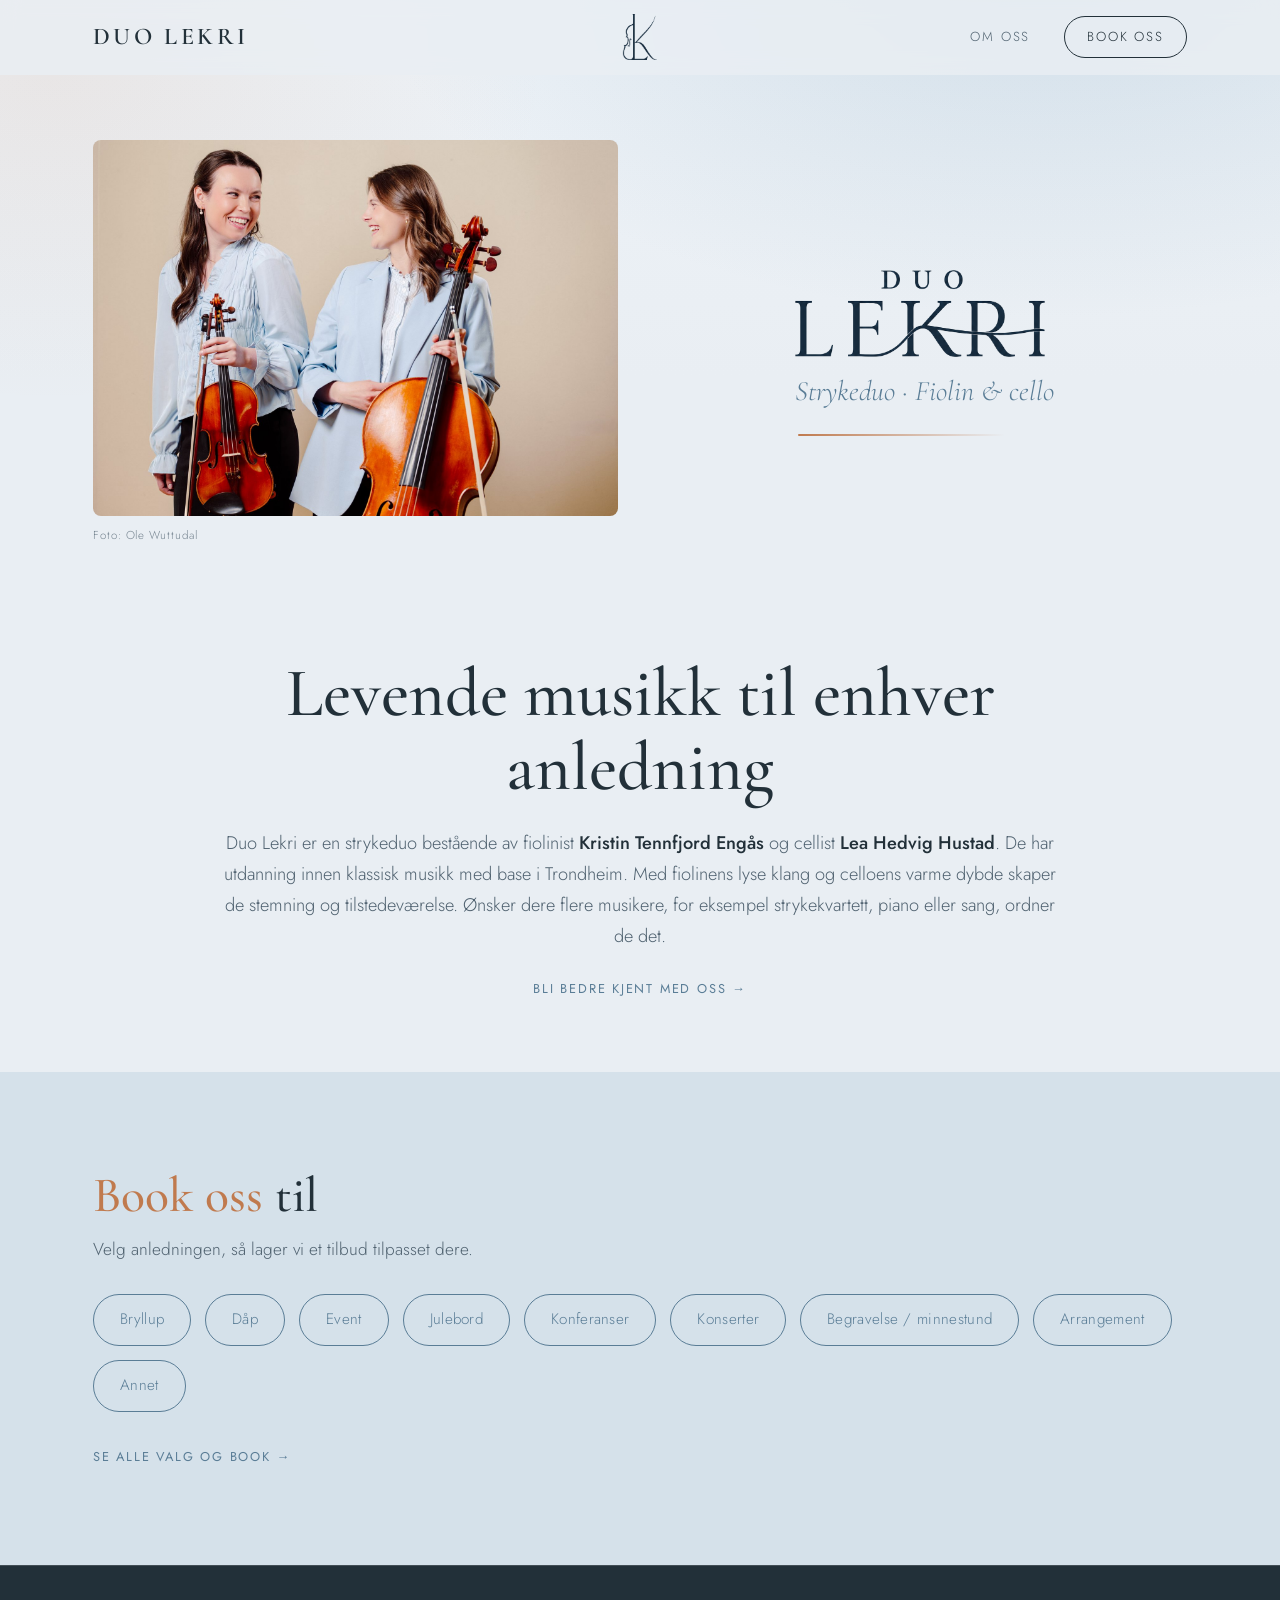
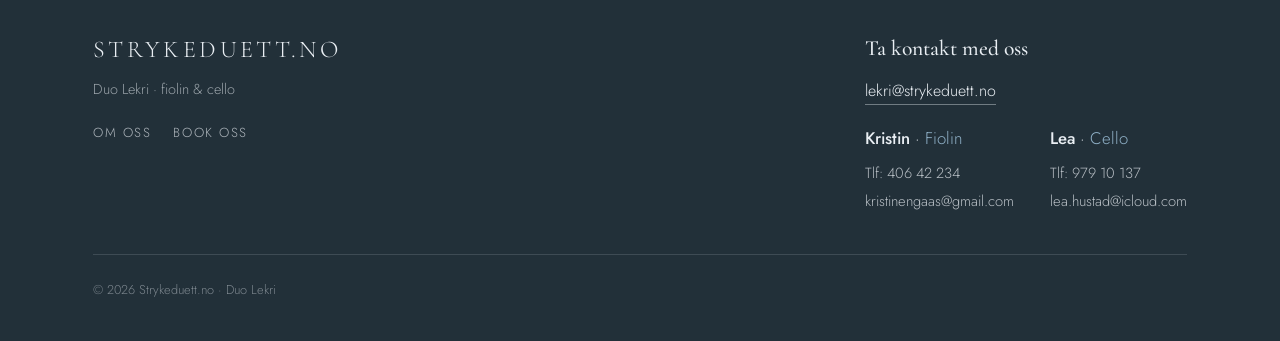
==== index.html @ 5dfd4910 "Initial commit" ====
<!DOCTYPE html>
<html lang="no">
<head>
<meta charset="UTF-8" />
<meta name="viewport" content="width=device-width, initial-scale=1.0" />
<title>Duo Lekri — strykeduo til bryllup, dåp og arrangement i Trondheim</title>
<meta name="description" content="Duo Lekri er en profesjonell strykeduo med fiolin og cello, med base i Trondheim. Vi spiller levende musikk til bryllup, dåp, seremoni, konsert og arrangement." />
<link rel="canonical" href="https://strykeduett.no/" />
<meta property="og:type" content="website" />
<meta property="og:site_name" content="Duo Lekri" />
<meta property="og:locale" content="nb_NO" />
<meta property="og:title" content="Duo Lekri — strykeduo til bryllup, dåp og arrangement" />
<meta property="og:description" content="Profesjonell strykeduo med fiolin og cello, med base i Trondheim. Levende musikk til bryllup, dåp, seremoni, konsert og arrangement." />
<meta property="og:url" content="https://strykeduett.no/" />
<meta property="og:image" content="https://strykeduett.no/delingsbilde.jpg" />
<meta property="og:image:width" content="1200" />
<meta property="og:image:height" content="630" />
<meta name="twitter:card" content="summary_large_image" />
<script type="application/ld+json">
{
  "@context": "https://schema.org",
  "@type": "MusicGroup",
  "name": "Duo Lekri",
  "alternateName": "Strykeduett.no",
  "url": "https://strykeduett.no/",
  "image": "https://strykeduett.no/delingsbilde.jpg",
  "logo": "https://strykeduett.no/monogram.png",
  "email": "lekri@strykeduett.no",
  "description": "Profesjonell strykeduo med fiolin og cello, med base i Trondheim. Spiller til bryllup, dåp, seremoni, konsert og arrangement.",
  "genre": ["Klassisk musikk", "Kammermusikk"],
  "foundingDate": "2022",
  "areaServed": { "@type": "Country", "name": "Norge" },
  "address": { "@type": "PostalAddress", "addressLocality": "Trondheim", "addressCountry": "NO" },
  "member": [
    { "@type": "Person", "name": "Kristin Tennfjord Engås", "jobTitle": "Fiolinist" },
    { "@type": "Person", "name": "Lea Hedvig Hustad", "jobTitle": "Cellist" }
  ]
}
</script>
<link rel="preconnect" href="https://fonts.googleapis.com" />
<link rel="preconnect" href="https://fonts.gstatic.com" crossorigin />
<link href="https://fonts.googleapis.com/css2?family=Cormorant+Garamond:ital,wght@0,400;0,500;0,600;1,400&family=Jost:wght@300;400;500&display=swap" rel="stylesheet" />
<link rel="stylesheet" href="stil.css" />
<meta name="theme-color" content="#eaeff4" />
<link rel="icon" href="/favicon.ico" sizes="any" />
<link rel="icon" type="image/png" sizes="48x48" href="/favicon-48.png" />
<link rel="icon" type="image/png" sizes="96x96" href="/favicon-96.png" />
<link rel="icon" type="image/png" sizes="192x192" href="/favicon-192.png" />
<link rel="apple-touch-icon" href="/favicon-180.png" />
</head>
<body data-side="hjem">

<!-- Meny bygges automatisk av felles.js -->
<div id="site-nav"></div>

<!-- ============ HERO (bilde venstre, navn høyre) ============ -->
<section class="hero" id="hjem">
  <div class="wrap">
   <div class="hero-frame reveal">
    <div class="hero-grid">
    <div class="hero-photo">
      <div class="photo-frame">
        <!-- BILDE: filen heter Strykeduett.JPG og ligger i samme mappe. -->
        <img src="hero-duo.jpg" alt="Duo Lekri — fiolin og cello" width="1800" height="1200"
             onerror="this.style.display='none';this.nextElementSibling.style.display='flex';" />
        <div class="photo-fallback" style="display:none;">
          <svg width="46" height="46" viewBox="0 0 24 24" fill="none" stroke="currentColor" stroke-width="1.3"><path d="M9 18V5l12-2v13"/><circle cx="6" cy="18" r="3"/><circle cx="18" cy="16" r="3"/></svg>
          <strong style="font-family:'Cormorant Garamond',serif;font-size:1.4rem;color:var(--ink);">Bildet ditt her</strong>
          <small>Legg en fil kalt «Strykeduett.JPG» i mappen</small>
        </div>
      </div>
      <p class="foto-kreditt">Foto: Ole Wuttudal</p>
    </div>

    <div class="hero-title">
      <div class="hero-wordmark">
        <h1 class="visually-hidden">Duo Lekri</h1>
        <img src="skrift.png" class="hero-skrift" alt="Duo Lekri" />
        <p class="duo-sub">Strykeduo · Fiolin &amp; cello</p>
      </div>
    </div>
    </div><!-- /hero-grid -->
   </div><!-- /hero-frame -->
  </div>
</section>

<!-- ============ TAGLINE + INTRO + OM OSS ============ -->
<section class="intro">
  <div class="wrap center-head reveal">
    <h2 class="big-headline">Levende musikk til enhver anledning</h2>
    <p class="intro-text">Duo Lekri er en strykeduo bestående av fiolinist <strong>Kristin Tennfjord Engås</strong> og cellist <strong>Lea Hedvig Hustad</strong>. De har utdanning innen klassisk musikk med base i Trondheim. Med fiolinens lyse klang og celloens varme dybde skaper de stemning og tilstedeværelse. Ønsker dere flere musikere, for eksempel strykekvartett, piano eller sang, ordner de det.</p>
    <a href="om-oss.html" class="arrow-link intro-about-link">Bli bedre kjent med oss →</a>
  </div>
</section>

<section class="alt">
  <div class="wrap reveal">
    <h2 class="book-heading"><span class="accent">Book oss</span> til</h2>
    <p class="book-intro">Velg anledningen, så lager vi et tilbud tilpasset dere.</p>
    <div class="occasion-picker">
      <a href="book-oss.html?anledning=Bryllup" class="occ-btn">Bryllup</a>
      <a href="book-oss.html?anledning=D%C3%A5p" class="occ-btn">Dåp</a>
      <a href="book-oss.html?anledning=Event" class="occ-btn">Event</a>
      <a href="book-oss.html?anledning=Julebord" class="occ-btn">Julebord</a>
      <a href="book-oss.html?anledning=Konferanse" class="occ-btn">Konferanser</a>
      <a href="book-oss.html?anledning=Konsert" class="occ-btn">Konserter</a>
      <a href="book-oss.html?anledning=Begravelse%20%2F%20minnestund" class="occ-btn">Begravelse / minnestund</a>
      <a href="book-oss.html?anledning=Arrangement" class="occ-btn">Arrangement</a>
      <a href="book-oss.html?anledning=Annet" class="occ-btn">Annet</a>
    </div>
    <div style="margin-top:30px;">
      <a href="book-oss.html" class="arrow-link">Se alle valg og book →</a>
    </div>
  </div>
</section>

<!-- Footer bygges automatisk av felles.js -->
<div id="site-footer"></div>
<script src="felles.js"></script>
</body>
</html>
---- stil.css ----
/* =====================================================================
   STRYKEDUETT — FELLES STIL
   Denne filen styrer utseendet på ALLE sidene. Endrer du noe her,
   endres det overalt. Fargene ligger øverst under :root.
   ===================================================================== */
:root{
  /* Dus, rolig lyseblå palett. (Variabelnavnene --cream/--cream-deep
     beholdes for enkelhets skyld, men er nå lyseblå toner.) */
  --cream:#e9eef3;        /* hovedbakgrunn – lys, dus blå */
  --cream-deep:#d5e1ea;   /* dypere blå til vekslende seksjoner/kort */
  --ink:#223039;          /* mørk blågrå – tekst og knapper */
  --ink-soft:#506270;     /* dempet blågrå tekst */
  --blue:#8fb0c7;
  --blue-deep:#5a7d96;
  --accent:#c07a4e;       /* varm terrakotta – arrangementer skiller seg ut */
  --accent-deep:#9c6038;
  --line:rgba(34,48,57,.14);
  --maxw:1150px;
}
*{box-sizing:border-box;margin:0;padding:0;}
html{scroll-behavior:smooth;overflow-x:hidden;background:var(--cream);}
body{
  font-family:'Jost',sans-serif;
  color:var(--ink);
  background:var(--cream);
  line-height:1.7;
  font-weight:300;
  -webkit-font-smoothing:antialiased;
  overflow-x:hidden;
  width:100%;
}
h1,h2,h3{font-family:'Cormorant Garamond',serif;font-weight:500;line-height:1.12;}
a{color:inherit;text-decoration:none;}
img{display:block;max-width:100%;}
.wrap{max-width:var(--maxw);margin:0 auto;padding:0 28px;}
.eyebrow{
  font-size:.72rem;letter-spacing:.32em;text-transform:uppercase;
  color:var(--blue-deep);font-weight:400;margin-bottom:1.1rem;
}

/* ---------- Navbar ---------- */
header.nav{
  position:fixed;top:0;left:0;right:0;z-index:50;
  background:rgba(233,238,243,.82);backdrop-filter:blur(10px);
  border-bottom:1px solid transparent;transition:border-color .3s,background .3s;
}
header.nav.scrolled{border-color:var(--line);}
.nav-inner{display:flex;align-items:center;justify-content:space-between;height:74px;position:relative;}
.brand{font-family:'Cormorant Garamond',serif;font-size:1.5rem;letter-spacing:.14em;text-transform:uppercase;font-weight:600;}
.nav-logo{position:absolute;left:50%;top:50%;transform:translate(-50%,-50%);display:flex;align-items:center;}
.nav-logo img{height:46px;width:auto;display:block;}
.nav-links{display:flex;gap:34px;align-items:center;}
.nav-links a{font-size:.82rem;letter-spacing:.14em;text-transform:uppercase;color:var(--ink-soft);transition:color .2s;}
.nav-links a:hover{color:var(--ink);}
.nav-links a.active{color:var(--ink);}
.nav-links a.cta{
  border:1px solid var(--ink);border-radius:40px;padding:9px 22px;color:var(--ink);
  transition:background .25s,color .25s;
}
.nav-links a.cta:hover{background:var(--ink);color:var(--cream);}
.burger{display:none;flex-direction:column;gap:5px;background:none;border:none;cursor:pointer;padding:6px;}
.burger span{width:24px;height:1.5px;background:var(--ink);transition:.3s;}

/* ---------- Knapper ---------- */
.btn{
  display:inline-block;font-size:.8rem;letter-spacing:.16em;text-transform:uppercase;
  padding:15px 32px;border-radius:40px;transition:.25s;cursor:pointer;border:1px solid var(--ink);
}
.btn-solid{background:var(--ink);color:var(--cream);}
.btn-solid:hover{background:transparent;color:var(--ink);}
.btn-ghost{background:transparent;color:var(--ink);}
.btn-ghost:hover{background:var(--ink);color:var(--cream);}
.arrow-link{
  display:inline-flex;align-items:center;gap:8px;font-size:.8rem;letter-spacing:.14em;
  text-transform:uppercase;color:var(--blue-deep);font-weight:400;transition:gap .2s,color .2s;
}
.arrow-link:hover{gap:14px;color:var(--ink);}

/* ---------- Hero (forside) ---------- */
.hero{padding:140px 0 70px;}
.hero-grid{display:grid;grid-template-columns:1fr 1fr;gap:44px;align-items:center;}
.hero h1{font-size:clamp(2.8rem,6vw,5rem);letter-spacing:.01em;margin-bottom:1.4rem;}
.hero h1 em{font-style:italic;color:var(--blue-deep);}
.hero p.lead{font-size:1.12rem;color:var(--ink-soft);max-width:34ch;margin-bottom:2.2rem;}
.hero-actions{display:flex;gap:16px;flex-wrap:wrap;}
/* navn til høyre for bildet */
.hero-title{display:flex;flex-direction:column;justify-content:center;align-items:center;text-align:center;}
.hero-skrift{display:block;width:100%;max-width:250px;height:auto;}
.hero-wordmark .duo-sub{font-size:clamp(1.15rem,2.2vw,1.8rem);margin-top:.7rem;}
.hero-monogram{height:clamp(118px,15vw,185px);width:auto;flex-shrink:0;}
.duo-name{font-size:clamp(3rem,7vw,5.6rem);letter-spacing:.02em;line-height:1;}
.visually-hidden{position:absolute;width:1px;height:1px;overflow:hidden;clip:rect(0 0 0 0);white-space:nowrap;border:0;padding:0;margin:-1px;}
.duo-sub{font-family:'Cormorant Garamond',serif;font-style:italic;font-size:clamp(1.4rem,3vw,2.3rem);color:var(--blue-deep);margin-top:.4rem;}

/* tagline + intro under hero */
.intro{padding:40px 0 70px;}
.big-headline{font-size:clamp(2.4rem,5.5vw,4.3rem);line-height:1.08;margin-bottom:1.5rem;}
.intro-text{color:var(--ink-soft);font-size:1.14rem;max-width:60ch;margin:0 auto;}

/* «Book oss til» liste */
.book-heading{font-size:clamp(2rem,4.4vw,3.1rem);margin-bottom:12px;}
.book-intro{color:var(--ink-soft);font-size:1.08rem;max-width:52ch;margin-bottom:30px;}
.book-heading .accent{color:var(--accent);}
.book-occasions{list-style:none;display:grid;grid-template-columns:1fr 1fr;gap:0 56px;max-width:760px;}
.book-occasions a{display:flex;align-items:center;gap:14px;color:var(--ink);font-size:1.18rem;padding:14px 0;border-bottom:1px solid var(--line);transition:color .2s,gap .2s;}
.book-occasions a::before{content:'—';color:var(--blue-deep);}
.book-occasions a:hover{color:var(--blue-deep);gap:22px;}
.hero-photo{position:relative;}
.photo-frame{
  position:relative;border-radius:6px;overflow:hidden;
  box-shadow:0 30px 60px -30px rgba(34,48,57,.4);
  aspect-ratio:3/2.15;background:var(--cream-deep);
}
.photo-frame img{width:100%;height:100%;object-fit:cover;}
.photo-fallback{
  position:absolute;inset:0;display:flex;align-items:center;justify-content:center;
  flex-direction:column;gap:14px;color:var(--blue-deep);text-align:center;padding:24px;
  background:linear-gradient(135deg,#d7e3ec,#c4d6e4 120%);
}
.photo-fallback small{font-size:.72rem;letter-spacing:.14em;text-transform:uppercase;color:var(--ink-soft);}
/* dekorativ f-hull */
.fhole{position:absolute;opacity:.14;color:var(--blue-deep);pointer-events:none;}
.fhole.one{top:-34px;left:-30px;width:70px;}
.fhole.two{bottom:-40px;right:-26px;width:60px;transform:rotate(180deg);}

/* Hero uten ramme */
.hero-frame{position:relative;}

/* ---------- Sidetopp (undersider) ---------- */
.page-hero{padding:150px 0 60px;background:var(--cream-deep);}
.page-hero .eyebrow{margin-bottom:1rem;}
.page-hero h1{font-size:clamp(2.6rem,5.5vw,4.2rem);margin-bottom:1.2rem;}
.page-hero p{color:var(--ink-soft);font-size:1.12rem;max-width:52ch;}
.page-hero-inner{display:flex;align-items:center;justify-content:space-between;gap:48px;}
.page-hero-logo{height:clamp(120px,15vw,205px);width:auto;flex-shrink:0;opacity:.92;}
.hero-epost{display:none;}
.kun-mobil{display:none;}
.back-link{margin-top:14px;}

/* ---------- Seksjoner ---------- */
section{padding:96px 0;}
.section-head{max-width:640px;margin-bottom:56px;}
.section-head h2{font-size:clamp(2.1rem,4vw,3.1rem);margin-bottom:1rem;}
.section-head p{color:var(--ink-soft);font-size:1.05rem;}
.center-head{max-width:600px;margin-left:auto;margin-right:auto;text-align:center;}
.divider{height:1px;background:var(--line);border:none;}
.alt{background:var(--cream-deep);}

/* ---------- Om oss (kort, under introteksten på forsiden) ---------- */
.intro-text strong{color:var(--ink);font-weight:500;}
.intro-about-link{display:inline-flex;margin-top:26px;}
/* Bredere introtekst så den ikke blir så høy */
.intro .center-head{max-width:900px;}
.intro .intro-text{max-width:100%;}

/* ---------- Glimt (forside-teaser) ---------- */
.glimpse-grid{display:grid;grid-template-columns:repeat(3,1fr);gap:28px;margin-top:14px;}
.glimpse{
  border:1px solid var(--line);border-radius:10px;padding:40px 32px;background:var(--cream);
  display:flex;flex-direction:column;gap:14px;transition:transform .3s,box-shadow .3s;
}
.glimpse:hover{transform:translateY(-6px);box-shadow:0 24px 44px -28px rgba(34,48,57,.5);}
.glimpse h3{font-size:1.7rem;}
.glimpse p{color:var(--ink-soft);font-size:.98rem;flex-grow:1;}
.glimpse .arrow-link{margin-top:6px;}

/* ---------- Om oss ---------- */
.about-grid{display:grid;grid-template-columns:1fr 1fr;gap:60px;align-items:start;}
.about-grid .body p{margin-bottom:1.2rem;color:var(--ink-soft);}
.members{display:grid;gap:26px;}
.member{border-left:2px solid var(--blue);padding-left:22px;}
.member h3{font-size:1.6rem;}
.member span{font-size:.78rem;letter-spacing:.16em;text-transform:uppercase;color:var(--blue-deep);}
.member p{color:var(--ink-soft);margin-top:6px;}

/* ---------- Musiker-profil (med portrett) ---------- */
.profile{display:grid;grid-template-columns:0.85fr 1.15fr;gap:52px;align-items:center;margin-bottom:64px;}
.profile:last-child{margin-bottom:0;}
.profile.reverse .portrait-col{order:2;}
/* Fotokreditt under bildene */
.foto-kreditt{
  font-size:.72rem;letter-spacing:.08em;color:var(--ink-soft);
  opacity:.75;margin-top:10px;
}
/* Speilvend kolonnene i «reverse»-profilen så portrettet får smalere (lik) bredde */
.profile.reverse{grid-template-columns:1.15fr 0.85fr;}
.portrait{
  position:relative;border-radius:10px;overflow:hidden;aspect-ratio:4/5;
  background:var(--cream-deep);box-shadow:0 26px 52px -28px rgba(34,48,57,.45);
}
.portrait img{width:100%;height:100%;object-fit:cover;object-position:center;}
.portrait-fallback{
  position:absolute;inset:0;display:flex;align-items:center;justify-content:center;
  flex-direction:column;gap:12px;color:var(--blue-deep);text-align:center;padding:24px;
  background:linear-gradient(135deg,#d7e3ec,#c4d6e4 120%);
}
.portrait-fallback small{font-size:.72rem;letter-spacing:.12em;text-transform:uppercase;color:var(--ink-soft);}
.profile-info span.role{font-size:.78rem;letter-spacing:.16em;text-transform:uppercase;color:var(--blue-deep);}
.profile-info h2{font-size:clamp(2rem,4vw,2.8rem);margin:.4rem 0 1.2rem;}
.profile-info p{color:var(--ink-soft);margin-bottom:1.1rem;}

/* ---------- Repertoar / tjenester ---------- */
.cards{display:grid;grid-template-columns:repeat(3,1fr);gap:28px;}
.card{
  border:1px solid var(--line);border-radius:8px;padding:38px 30px;background:var(--cream);
  transition:transform .3s,box-shadow .3s;
}
.card:hover{transform:translateY(-6px);box-shadow:0 24px 44px -28px rgba(34,48,57,.5);}
.card .num{font-family:'Cormorant Garamond',serif;font-size:1.1rem;color:var(--blue-deep);margin-bottom:18px;letter-spacing:.1em;}
.card h3{font-size:1.55rem;margin-bottom:12px;}
.card p{color:var(--ink-soft);font-size:.98rem;}
.repertoire-list{display:grid;gap:0;margin-top:8px;}
.rep-row{display:grid;grid-template-columns:200px 1fr;gap:24px;padding:20px 0;border-bottom:1px solid var(--line);}
.rep-row:last-child{border-bottom:none;}
.rep-row h4{font-family:'Cormorant Garamond',serif;font-size:1.35rem;font-weight:500;}
.rep-row p{color:var(--ink-soft);}

/* ---------- Anledninger / booking ---------- */
.occ-grid{display:grid;grid-template-columns:1.1fr .9fr;gap:60px;align-items:center;}
.occ-list{display:flex;flex-wrap:wrap;gap:12px;margin-top:8px;}
.tag{
  border:1px solid var(--blue-deep);color:var(--blue-deep);border-radius:40px;
  padding:9px 20px;font-size:.82rem;letter-spacing:.05em;
}
.occ-info{background:var(--cream);border-radius:10px;padding:40px;border:1px solid var(--line);}
.occ-info h3{font-size:1.9rem;margin-bottom:10px;}
.occ-info p{color:var(--ink-soft);margin-bottom:22px;}
.info-row{display:flex;justify-content:space-between;padding:14px 0;border-bottom:1px solid var(--line);font-size:.95rem;}
.info-row:last-child{border-bottom:none;}
.info-row span:first-child{color:var(--ink-soft);}

/* ---------- Book oss: anledning + kontakt (to kolonner) ---------- */
.anledning-layout{display:grid;grid-template-columns:1.6fr .4fr;gap:56px;align-items:start;}
.anledning-note{color:var(--ink-soft);font-size:.92rem;margin-top:28px;max-width:62ch;}
.kontakt-side{border-left:1px solid var(--line);padding-left:44px;}
.kontakt-side h3{font-size:1.9rem;margin-bottom:14px;}
.kontakt-side p{color:var(--ink-soft);font-size:.98rem;margin-bottom:14px;}
.kontakt-side a{color:var(--blue-deep);border-bottom:1px solid var(--line);padding-bottom:2px;transition:color .2s;}
.kontakt-side a:hover{color:var(--ink);}

/* ---------- Book oss: anledningsvelger ---------- */
.occasion-picker{display:flex;flex-wrap:wrap;gap:14px;margin-top:4px;}
.occ-btn{
  display:inline-block;font-family:inherit;font-size:.95rem;letter-spacing:.02em;cursor:pointer;
  border:1px solid var(--blue-deep);color:var(--blue-deep);background:transparent;
  border-radius:40px;padding:12px 26px;transition:background .2s,color .2s,border-color .2s;
}
.occ-btn:hover{background:var(--blue-deep);color:var(--cream);}
/* Kort markering når man må velge anledning først */
@keyframes occBlink{0%,100%{transform:translateY(0);}50%{transform:translateY(-3px);}}
.occasion-picker.blink .occ-btn{
  animation:occBlink .5s ease 2;
  border-color:var(--accent);color:var(--accent-deep);
}
.occ-btn.selected{background:var(--ink);border-color:var(--ink);color:var(--cream);}
.booking-layout{display:grid;grid-template-columns:1.25fr .75fr;gap:48px;align-items:start;}
.repertoire-info{background:var(--cream);border:1px solid var(--line);border-radius:10px;padding:32px;}
.repertoire-info h3{font-size:1.5rem;margin-bottom:8px;}
.repertoire-info .eyebrow{margin-bottom:.6rem;}
.repertoire-info p{color:var(--ink-soft);font-size:.95rem;margin-bottom:14px;}
.repertoire-info ul{list-style:none;display:grid;gap:9px;}
.repertoire-info li{color:var(--ink-soft);font-size:.95rem;padding-left:20px;position:relative;}
.repertoire-info li strong{color:var(--ink);font-weight:500;}
.repertoire-info li::before{content:'\266A';position:absolute;left:0;color:var(--blue-deep);}
.field input[readonly]{background:var(--cream-deep);cursor:default;}

/* ---------- Kontakt ---------- */
.contact-grid{display:grid;grid-template-columns:.85fr 1.15fr;gap:64px;}
.contact-intro h2{font-size:clamp(2.1rem,4vw,3.1rem);margin-bottom:1.2rem;}
.contact-intro p{color:var(--ink-soft);margin-bottom:1.6rem;}
.contact-detail{font-size:1.05rem;margin-bottom:.5rem;}
form{display:grid;gap:20px;}
.field{display:grid;gap:8px;}
.field label{font-size:.74rem;letter-spacing:.16em;text-transform:uppercase;color:var(--ink-soft);}
.field input,.field select,.field textarea{
  font-family:inherit;font-size:1rem;padding:14px 16px;border:1px solid var(--line);
  border-radius:6px;background:var(--cream);color:var(--ink);transition:border-color .2s;
}
.field input:focus,.field select:focus,.field textarea:focus{outline:none;border-color:var(--blue-deep);}
.field select{
  appearance:none;-webkit-appearance:none;cursor:pointer;padding-right:42px;
  background-image:url("data:image/svg+xml,%3Csvg xmlns='http://www.w3.org/2000/svg' width='14' height='14' viewBox='0 0 24 24' fill='none' stroke='%235a7d96' stroke-width='2'%3E%3Cpath d='M6 9l6 6 6-6'/%3E%3C/svg%3E");
  background-repeat:no-repeat;background-position:right 15px center;
}
.field textarea{resize:vertical;min-height:72px;}
.form-row{display:grid;grid-template-columns:1fr 1fr;gap:20px;align-items:start;}
form button{justify-self:start;}

/* ---------- Dynamisk skjema (bygges av skjema.js) ---------- */
#formFields{display:grid;gap:20px;}
.antall-input{max-width:140px;}
.req{color:#b0413e;font-weight:500;}
.field-error{color:#b0413e;font-size:.82rem;margin-top:4px;}
.field input.invalid,.field textarea.invalid{
  border-color:#b0413e;box-shadow:0 0 0 2px rgba(176,65,62,.16);
}
.form-eyebrow{
  margin-top:16px;font-size:.72rem;letter-spacing:.2em;text-transform:uppercase;
  color:var(--blue-deep);font-weight:500;padding-bottom:10px;border-bottom:1px solid var(--line);
}
#formFields > .form-eyebrow:first-child{margin-top:0;}
.form-note{font-size:.85rem;color:var(--ink-soft);line-height:1.6;margin-top:-4px;}
/* Radio- og sjekkboksvalg */
.opt-row{display:flex;flex-wrap:wrap;gap:12px 26px;}
.opt{display:flex;align-items:center;gap:9px;font-size:.98rem;color:var(--ink);cursor:pointer;}
.opt input{width:17px;height:17px;accent-color:var(--blue-deep);cursor:pointer;flex-shrink:0;}
.check-grid{display:grid;grid-template-columns:1fr 1fr;gap:10px 28px;}
.check-grid .opt-check{font-size:.95rem;align-items:flex-start;line-height:1.4;}
.check-grid .opt-check input{margin-top:2px;}

/* ---------- CTA-band ---------- */
/* CTA: setning med «Book oss» som inline-knapp, undertittel under */
.cta-band{background:var(--cream-deep);padding:36px 0 44px;margin-top:-48px;text-align:center;}
.cta-band .wrap{
  max-width:820px;background:var(--cream);
  border:1px solid rgba(143,176,199,.45);border-radius:18px;
  padding:clamp(30px,3.5vw,44px) clamp(28px,4vw,48px);
}
.cta-line{
  font-family:'Cormorant Garamond',serif;font-weight:500;
  font-size:clamp(1.4rem,2.6vw,2rem);line-height:1.5;color:var(--ink);margin-bottom:.9rem;
}
.cta-inline{
  font-style:italic;color:var(--ink);white-space:nowrap;
  border-bottom:1.5px solid var(--blue);padding-bottom:1px;
  transition:color .2s,border-color .2s;
}
.cta-inline:hover{color:var(--blue-deep);border-color:var(--blue-deep);}
.cta-sub{color:var(--ink-soft);font-size:1.05rem;max-width:46ch;margin:0 auto;}

/* ---------- Footer ---------- */
footer{background:var(--ink);color:var(--cream);padding:64px 0 40px;border-top:1px solid rgba(233,238,243,.16);}
.foot-top{display:grid;grid-template-columns:1fr auto;gap:48px;align-items:start;}
.foot-brand{font-family:'Cormorant Garamond',serif;font-size:1.5rem;letter-spacing:.14em;text-transform:uppercase;}
.foot-tag{color:rgba(233,238,243,.6);font-size:.9rem;margin:6px 0 20px;}
.foot-links{display:flex;flex-wrap:wrap;gap:22px;font-size:.82rem;letter-spacing:.12em;text-transform:uppercase;}
.foot-links a{color:rgba(233,238,243,.7);transition:color .2s;}
.foot-links a:hover{color:var(--cream);}
.foot-contact h4{font-family:'Cormorant Garamond',serif;font-weight:500;font-size:1.35rem;margin-bottom:10px;}
.foot-mail{margin-bottom:20px;}
.foot-mail a{color:var(--cream);border-bottom:1px solid rgba(233,238,243,.4);padding-bottom:2px;}
.foot-people{display:flex;flex-wrap:wrap;gap:36px;}
.foot-person{display:flex;flex-direction:column;gap:3px;font-size:.92rem;}
.foot-name{font-size:1.05rem;margin-bottom:5px;color:var(--cream);}
.foot-name strong{font-weight:500;}
.foot-person .foot-role{color:var(--blue);}
.foot-person a{color:rgba(233,238,243,.75);transition:color .2s;}
.foot-person a:hover{color:var(--cream);}
.foot-copy{color:rgba(233,238,243,.45);font-size:.8rem;margin-top:40px;border-top:1px solid rgba(233,238,243,.14);padding-top:24px;}

/* =====================================================================
   FORSIDE — VISUELL FINPUSS («poff»)
   Kun dekorativt: bakgrunn, skygger, rammer og små detaljer.
   Ingenting flyttes — alt er scopet til forsiden (data-side="hjem").
   Vil du skru det av, slett hele denne blokken.
   ===================================================================== */

/* Myk, dyp bakgrunn i stedet for flat farge */
body[data-side="hjem"]{
  background:
    radial-gradient(1150px 620px at 82% -6%, rgba(143,176,199,.32), transparent 60%),
    radial-gradient(900px 600px at 4% 8%, rgba(192,122,78,.10), transparent 55%),
    linear-gradient(180deg,#eef3f8 0%,var(--cream) 42%);
  background-attachment:fixed;
}

/* Hero-bildet: rent, uten skygge eller panel bak */
body[data-side="hjem"] .hero-photo{position:relative;}
body[data-side="hjem"] .hero-photo .photo-frame{
  border-radius:8px;
  box-shadow:none;
}
/* Rolig liv: bildet zoomer ørlite ved hover (rammen er lås, ingenting flyttes) */
body[data-side="hjem"] .photo-frame img{transition:transform .7s ease;}
body[data-side="hjem"] .photo-frame:hover img{transform:scale(1.035);}

/* Liten terrakotta-flourish under «Fiolin & cello» (absolutt = ingen reflow) */
body[data-side="hjem"] .duo-sub{position:relative;}
body[data-side="hjem"] .duo-sub::after{
  content:'';position:absolute;left:3px;bottom:-20px;
  width:300px;max-width:80%;height:2px;border-radius:2px;
  background:linear-gradient(90deg,var(--accent),transparent);
}

/* «Book oss til»-knappene: mykt løft ved hover */
body[data-side="hjem"] .occ-btn{
  transition:background .2s,color .2s,border-color .2s,transform .2s,box-shadow .2s;
}
body[data-side="hjem"] .occ-btn:hover{
  transform:translateY(-2px);
  box-shadow:0 12px 24px -14px rgba(90,125,150,.85);
}

/* Solide knapper får litt dybde */
body[data-side="hjem"] .btn-solid{box-shadow:0 16px 28px -18px rgba(34,48,57,.6);}
body[data-side="hjem"] .btn-solid:hover{box-shadow:0 10px 20px -16px rgba(34,48,57,.5);}

/* Kontakt-bandet: subtil dybde i stedet for helt flat farge */
body[data-side="hjem"] .cta-band{background:linear-gradient(135deg,#26343d,#1a252c);}

/* ---------- Reveal-animasjon ---------- */
.reveal{opacity:0;transform:translateY(24px);transition:opacity .8s ease,transform .8s ease;}
.reveal.in{opacity:1;transform:none;}

/* ---------- Responsivt ---------- */
@media(max-width:900px){
  .hero-grid,.about-grid,.occ-grid,.contact-grid,.booking-layout,.anledning-layout,.about-teaser{grid-template-columns:1fr;gap:44px;}
  .kontakt-side{border-left:none;border-top:1px solid var(--line);padding-left:0;padding-top:32px;}
  .cards,.glimpse-grid{grid-template-columns:1fr;}
  .book-occasions{grid-template-columns:1fr;gap:0 0;}
  .hero{padding:120px 0 40px;}
  .profile{grid-template-columns:1fr;gap:28px;margin-bottom:48px;}
  .profile.reverse{grid-template-columns:1fr;}          /* Kristin: bilde over tekst som Lea */
  .profile.reverse .portrait-col{order:0;}
  .portrait{max-width:380px;}
  .portrait-col{max-width:380px;}
  .about-grid .members{order:-1;}                       /* musiker-boksen over bio-teksten */
  .brand{font-size:1.05rem;letter-spacing:.1em;}        /* mindre «Duo Lekri» så det ikke krasjer med logoen */
  .nav-logo img{height:40px;}
  .hero{padding:120px 0 60px;}
  .page-hero{padding:120px 0 50px;}
  .page-hero-logo{display:none;}
  .kontakt-side{display:none;}
  .cta-band{padding-left:22px;padding-right:22px;}
  .cta-band .wrap{padding:34px 24px;}
  .booking-layout .repertoire-info{order:-1;margin-bottom:8px;}
  .kun-desktop{display:none;}
  .kun-mobil{display:block;}
  .hero-epost{display:block;margin-top:1.2rem;}
  .hero-epost p{color:var(--ink-soft);margin-bottom:.35rem;}
  .hero-epost a{color:var(--blue-deep);border-bottom:1px solid var(--line);padding-bottom:2px;}
  .hero-photo{order:-1;}
  .rep-row{grid-template-columns:1fr;gap:6px;}
  .nav-links{
    position:fixed;top:74px;left:0;right:0;background:var(--cream);
    flex-direction:column;gap:0;padding:0;max-height:0;overflow:hidden;
    border-radius:0 0 16px 16px;box-shadow:none;
    transition:max-height .4s ease,padding .4s ease;
  }
  .nav-links.open{
    max-height:420px;padding:6px 0 16px;
    box-shadow:0 22px 40px -26px rgba(34,48,57,.45);
  }
  .nav-links a{width:100%;padding:17px 28px;transition:background .2s,color .2s;}
  .nav-links a:not(.cta){border-bottom:1px solid var(--line);}
  .nav-links a:not(.cta):hover,.nav-links a.active{background:var(--cream-deep);}
  .nav-links a.cta{
    width:auto;align-self:center;
    border:1px solid var(--ink);border-radius:40px;text-align:center;
    margin:16px auto 6px;padding:14px 54px;
  }
  .nav-links a.cta:hover{background:var(--ink);color:var(--cream);}
  .burger{display:flex;}
  .form-row{grid-template-columns:1fr;}
  .check-grid{grid-template-columns:1fr;}
  section{padding:70px 0;}
  .wrap{padding:0 20px;}
  .fhole{display:none;}   /* dekorasjon som ellers stikker utenfor skjermen */
  body[data-side="hjem"] .hero-photo::before{display:none;} /* skjul forskjøvet panel i rammen på mobil */
  .foot-top{grid-template-columns:1fr;gap:36px;}
  .foot-people{gap:28px;}
}
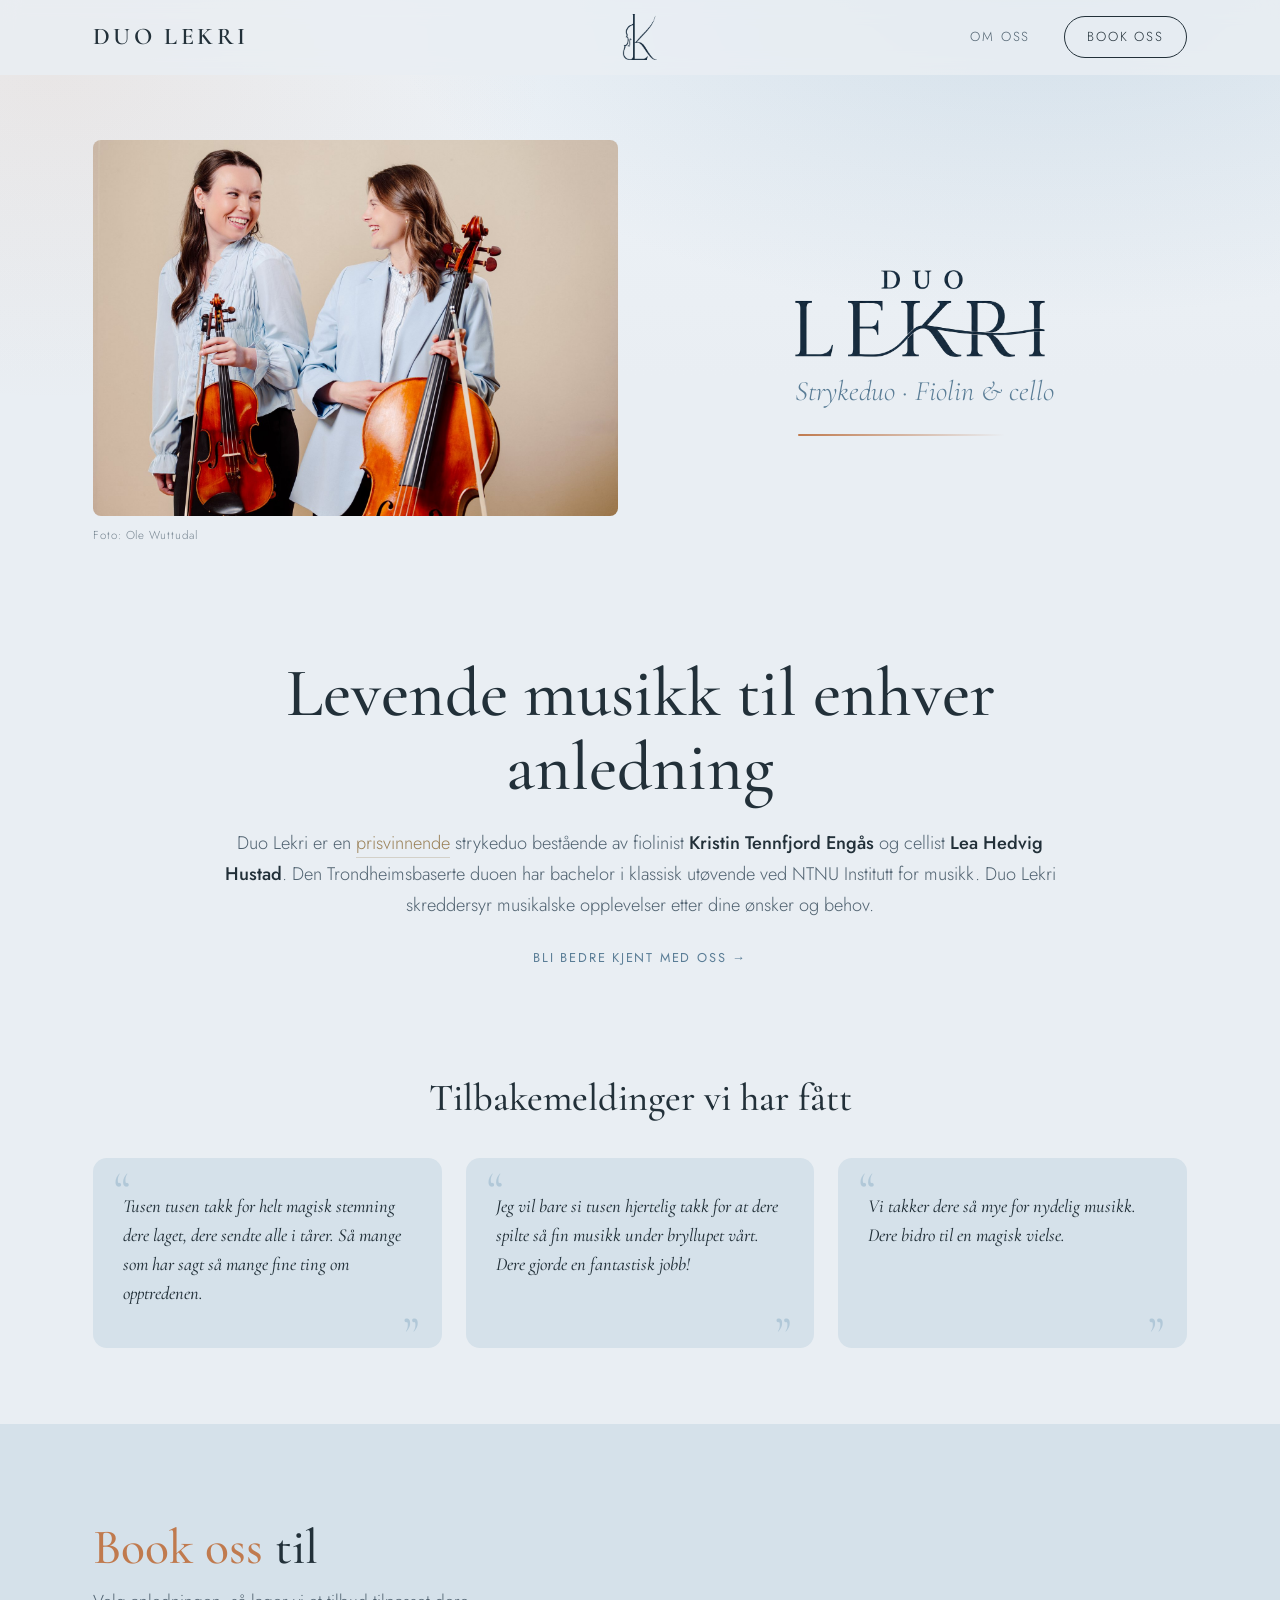
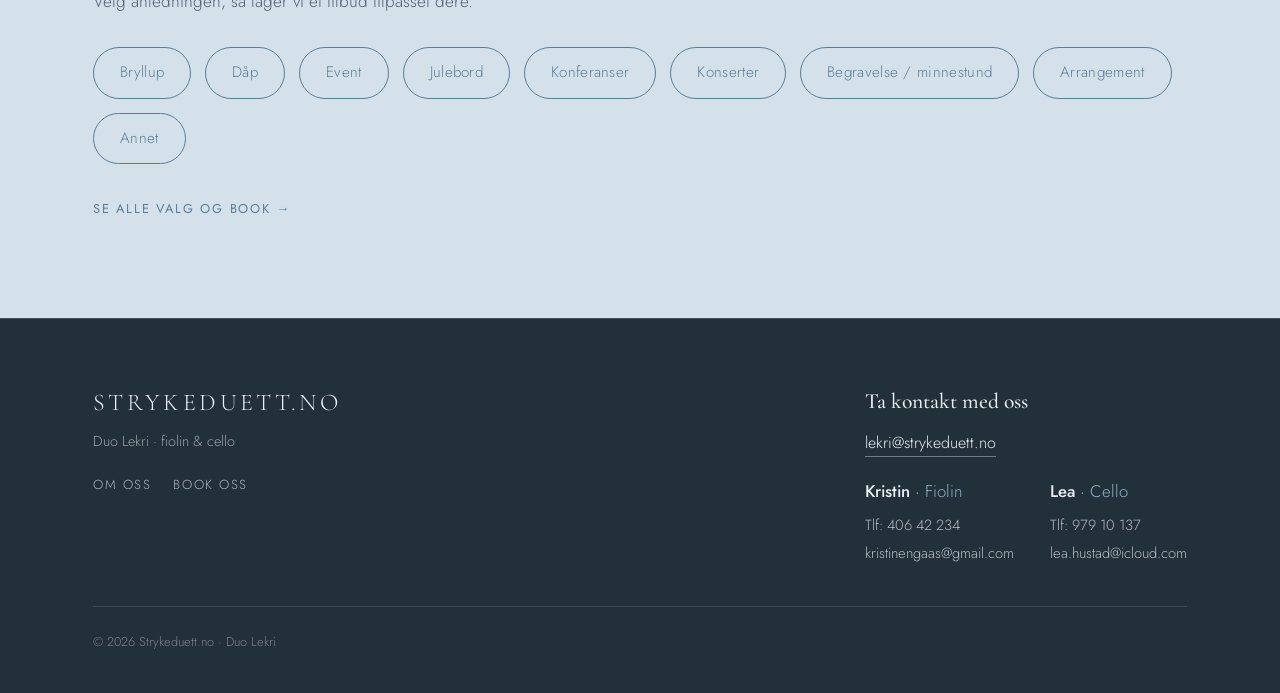
==== commit 061579b2: "Uferdig versjon 2 (endringer om oss side og forside)" ====
--- a/index.html
+++ b/index.html
@@ -3,13 +3,13 @@
 <head>
 <meta charset="UTF-8" />
 <meta name="viewport" content="width=device-width, initial-scale=1.0" />
-<title>Duo Lekri — strykeduo til bryllup, dåp og arrangement i Trondheim</title>
-<meta name="description" content="Duo Lekri er en profesjonell strykeduo med fiolin og cello, med base i Trondheim. Vi spiller levende musikk til bryllup, dåp, seremoni, konsert og arrangement." />
+<title>Duo Lekri — prisvinnende strykeduo til bryllup, dåp og arrangement i Trondheim</title>
+<meta name="description" content="Duo Lekri er en prisvinnende strykeduo med fiolin og cello, med base i Trondheim. Vinner av NTNU Kammerpris 2026. Vi spiller levende musikk til bryllup, dåp, seremoni, konsert og arrangement." />
 <link rel="canonical" href="https://strykeduett.no/" />
 <meta property="og:type" content="website" />
 <meta property="og:site_name" content="Duo Lekri" />
 <meta property="og:locale" content="nb_NO" />
-<meta property="og:title" content="Duo Lekri — strykeduo til bryllup, dåp og arrangement" />
+<meta property="og:title" content="Duo Lekri — prisvinnende strykeduo til bryllup, dåp og arrangement" />
 <meta property="og:description" content="Profesjonell strykeduo med fiolin og cello, med base i Trondheim. Levende musikk til bryllup, dåp, seremoni, konsert og arrangement." />
 <meta property="og:url" content="https://strykeduett.no/" />
 <meta property="og:image" content="https://strykeduett.no/delingsbilde.jpg" />
@@ -24,10 +24,11 @@
   "alternateName": "Strykeduett.no",
   "url": "https://strykeduett.no/",
   "image": "https://strykeduett.no/delingsbilde.jpg",
-  "logo": "https://strykeduett.no/monogram.png",
+  "logo": "https://strykeduett.no/Logo/monogram.png",
   "email": "lekri@strykeduett.no",
-  "description": "Profesjonell strykeduo med fiolin og cello, med base i Trondheim. Spiller til bryllup, dåp, seremoni, konsert og arrangement.",
+  "description": "Prisvinnende strykeduo med fiolin og cello, med base i Trondheim. Vinner av NTNU Kammerpris 2026. Spiller til bryllup, dåp, seremoni, konsert og arrangement.",
   "genre": ["Klassisk musikk", "Kammermusikk"],
+  "award": "NTNU Kammerpris 2026",
   "foundingDate": "2022",
   "areaServed": { "@type": "Country", "name": "Norge" },
   "address": { "@type": "PostalAddress", "addressLocality": "Trondheim", "addressCountry": "NO" },
@@ -39,7 +40,7 @@
 </script>
 <link rel="preconnect" href="https://fonts.googleapis.com" />
 <link rel="preconnect" href="https://fonts.gstatic.com" crossorigin />
-<link href="https://fonts.googleapis.com/css2?family=Cormorant+Garamond:ital,wght@0,400;0,500;0,600;1,400&family=Jost:wght@300;400;500&display=swap" rel="stylesheet" />
+<link href="https://fonts.googleapis.com/css2?family=Cormorant+Garamond:ital,wght@0,300..700;1,300..700&family=Jost:wght@300;400;500&display=swap" rel="stylesheet" />
 <link rel="stylesheet" href="stil.css" />
 <meta name="theme-color" content="#eaeff4" />
 <link rel="icon" href="/favicon.ico" sizes="any" />
@@ -75,7 +76,7 @@
     <div class="hero-title">
       <div class="hero-wordmark">
         <h1 class="visually-hidden">Duo Lekri</h1>
-        <img src="skrift.png" class="hero-skrift" alt="Duo Lekri" />
+        <img src="Logo/skrift.png" class="hero-skrift" alt="Duo Lekri" />
         <p class="duo-sub">Strykeduo · Fiolin &amp; cello</p>
       </div>
     </div>
@@ -88,8 +89,26 @@
 <section class="intro">
   <div class="wrap center-head reveal">
     <h2 class="big-headline">Levende musikk til enhver anledning</h2>
-    <p class="intro-text">Duo Lekri er en strykeduo bestående av fiolinist <strong>Kristin Tennfjord Engås</strong> og cellist <strong>Lea Hedvig Hustad</strong>. De har utdanning innen klassisk musikk med base i Trondheim. Med fiolinens lyse klang og celloens varme dybde skaper de stemning og tilstedeværelse. Ønsker dere flere musikere, for eksempel strykekvartett, piano eller sang, ordner de det.</p>
+    <p class="intro-text">Duo Lekri er en <a href="om-oss.html#kammerpris" class="pris-lenke" title="Vinner av NTNU Kammerpris 2026">prisvinnende</a> strykeduo bestående av fiolinist <strong>Kristin Tennfjord Engås</strong> og cellist <strong>Lea Hedvig Hustad</strong>. Den Trondheimsbaserte duoen har bachelor i klassisk utøvende ved NTNU Institutt for musikk. Duo Lekri skreddersyr musikalske opplevelser etter dine ønsker og behov.</p>
     <a href="om-oss.html" class="arrow-link intro-about-link">Bli bedre kjent med oss →</a>
+  </div>
+</section>
+
+<!-- ============ TILBAKEMELDINGER ============ -->
+<section class="sitater-seksjon">
+  <div class="wrap reveal">
+    <h2 class="sitat-head">Tilbakemeldinger vi har fått</h2>
+    <div class="sitat-grid">
+      <blockquote class="sitat">
+        <p>Tusen tusen takk for helt magisk stemning dere laget, dere sendte alle i tårer. Så mange som har sagt så mange fine ting om opptredenen.</p>
+      </blockquote>
+      <blockquote class="sitat">
+        <p>Jeg vil bare si tusen hjertelig takk for at dere spilte så fin musikk under bryllupet vårt. Dere gjorde en fantastisk jobb!</p>
+      </blockquote>
+      <blockquote class="sitat">
+        <p>Vi takker dere så mye for nydelig musikk. Dere bidro til en magisk vielse.</p>
+      </blockquote>
+    </div>
   </div>
 </section>
 
--- a/stil.css
+++ b/stil.css
@@ -460,3 +460,308 @@
   .foot-top{grid-template-columns:1fr;gap:36px;}
   .foot-people{gap:28px;}
 }
+
+
+/* =====================================================================
+   PRIS, VIDEO OG TILBAKEMELDINGER
+   ===================================================================== */
+
+/* --- Prismerke på forsiden --- */
+.pris-merke{
+  display:inline-flex;align-items:center;gap:10px;margin:0 0 26px;
+  padding:10px 22px 10px 16px;border-radius:40px;
+  border:1px solid rgba(192,122,78,.45);background:rgba(192,122,78,.07);
+  color:var(--ink);font-size:.95rem;transition:background .2s,border-color .2s,transform .2s;
+}
+.pris-merke:hover{background:rgba(192,122,78,.14);border-color:var(--accent);transform:translateY(-2px);}
+.pris-merke strong{font-weight:500;}
+.pris-merke-ikon{display:flex;color:var(--accent-deep);}
+.pris-merke-ikon svg{width:19px;height:19px;}
+.intro-about-link{margin-top:26px;}
+
+/* --- Videoer --- */
+.video-intro{color:var(--ink-soft);margin-bottom:16px;}
+.video-figur{margin-top:26px;}
+.video-figur.bred{max-width:620px;margin:52px auto 0;text-align:center;}
+.video-ramme{
+  position:relative;padding-top:56.25%;border-radius:10px;overflow:hidden;
+  background:var(--cream-deep);box-shadow:0 26px 52px -30px rgba(34,48,57,.45);
+}
+.video-ramme iframe{position:absolute;inset:0;width:100%;height:100%;border:0;}
+.video-figur figcaption{
+  font-size:.84rem;color:var(--ink-soft);margin-top:11px;font-style:italic;
+}
+
+/* --- Prisseksjon --- */
+.pris-seksjon{background:var(--cream);}
+.pris-seksjon .section-head{max-width:720px;}
+.pris-bilder{max-width:900px;}
+.pris-rad{display:flex;gap:16px;align-items:flex-start;}
+.pris-rad img{
+  min-width:0;width:100%;height:auto;border-radius:10px;
+  box-shadow:0 24px 48px -30px rgba(34,48,57,.45);
+}
+/* Bredde i forhold til bildeformatet → begge blir like høye, ingenting beskjæres */
+.pris-staaende{flex:2 1 0;}
+.pris-liggende{flex:4.5 1 0;}
+
+/* --- Juryens begrunnelse --- */
+.jury-blokk{margin-top:46px;}
+.jury-sitat{
+  background:var(--cream-deep);border-radius:16px;
+  border-left:3px solid var(--accent);padding:clamp(28px,3.5vw,42px) clamp(24px,3.5vw,46px);
+}
+.jury-sitat .eyebrow{margin-bottom:.9rem;}
+.jury-sitat > p:not(.eyebrow):not(.jury-navn){
+  font-family:'Cormorant Garamond',serif;font-size:clamp(1.08rem,1.7vw,1.3rem);
+  line-height:1.65;color:var(--ink);font-style:italic;
+}
+.jury-sitat .jury-navn{
+  margin-top:20px;font-family:'Jost',sans-serif;font-style:normal;font-weight:400;
+  font-size:.86rem;letter-spacing:.04em;color:var(--ink-soft);
+}
+
+/* --- Tilbakemeldinger --- */
+.sitater-seksjon{background:var(--cream);padding:76px 0;}
+.sitat-head{
+  font-size:clamp(1.7rem,3.2vw,2.4rem);text-align:center;margin-bottom:38px;
+}
+.sitat-grid{display:grid;grid-template-columns:repeat(3,1fr);gap:24px;}
+.sitat{
+  background:var(--cream-deep);border-radius:14px;
+  padding:34px 30px 40px;position:relative;
+  transition:transform .3s,box-shadow .3s;
+}
+.sitat::after{
+  content:'\201D';position:absolute;bottom:-16px;right:22px;
+  font-family:'Cormorant Garamond',serif;font-size:3.4rem;line-height:1;
+  color:var(--blue);opacity:.5;
+}
+.sitat:hover{transform:translateY(-4px);box-shadow:0 24px 44px -30px rgba(34,48,57,.5);}
+.sitat::before{
+  content:'\201C';position:absolute;top:6px;left:20px;
+  font-family:'Cormorant Garamond',serif;font-size:3.4rem;line-height:1;
+  color:var(--blue);opacity:.5;
+}
+.sitat p{
+  font-family:'Cormorant Garamond',serif;font-style:italic;font-weight:450;
+  font-size:1.15rem;line-height:1.58;color:var(--ink);position:relative;
+}
+
+@media(max-width:900px){
+  .sitat-grid{grid-template-columns:1fr;gap:16px;}
+  .sitater-seksjon{padding:58px 0;}
+  .pris-rad{flex-direction:column;gap:14px;}
+  .pris-rad img{flex:none;}
+  .video-figur.bred{margin-top:38px;}
+  .jury-blokk{margin-top:34px;}
+  .pris-merke{font-size:.88rem;padding:9px 18px 9px 14px;}
+}
+
+
+/* --- A: prisomtale i toppen, under «Strykeduo · Fiolin & cello» --- */
+.hero-pris{
+  display:inline-block;margin-top:40px;
+  font-size:.74rem;letter-spacing:.2em;text-transform:uppercase;font-weight:400;
+  color:var(--accent-deep);border-bottom:1px solid transparent;padding-bottom:2px;
+  transition:border-color .2s,color .2s;
+}
+.hero-pris:hover{border-color:var(--accent);color:var(--accent);}
+
+/* --- D (forhåndsvisning): stripe rett under menyen --- */
+.pris-stripe{
+  display:block;margin-top:74px;padding:10px 20px;text-align:center;
+  background:var(--ink);color:var(--cream);font-size:.84rem;letter-spacing:.05em;
+  transition:background .2s;
+}
+.pris-stripe:hover{background:#2e3f4a;}
+.pris-stripe span{opacity:.7;margin-left:4px;}
+
+@media(max-width:900px){
+  .hero-pris{margin-top:36px;font-size:.68rem;letter-spacing:.16em;}
+  .pris-stripe{font-size:.76rem;padding:9px 14px;}
+}
+
+/* Book oss: mindre luft mellom «Send oss forespørsel» og tilbakemeldingene */
+.sitater-seksjon.tett{padding-top:24px;}
+
+/* Forsiden: litt mindre luft mellom introteksten og tilbakemeldingene */
+.intro + .sitater-seksjon{padding-top:36px;}
+
+/* Om oss: egen videoseksjon rett under toppen, glir over i prisseksjonen */
+.video-seksjon{padding-bottom:0;}
+.video-seksjon .video-figur.bred{margin-top:0;}
+body[data-side="om"] .page-hero-text p{max-width:56ch;}
+
+/* Om oss: navn mellom tekst og logo, video i samme blå boks */
+.page-hero-inner .members{flex-shrink:0;}
+.page-hero-inner .member h3{font-size:1.45rem;}
+.page-hero-logo{height:clamp(110px,13vw,180px);}
+.page-hero .hero-video{margin-top:56px;}
+.page-hero .video-intro{max-width:none;font-size:1rem;}
+@media(max-width:900px){
+  .page-hero-inner{flex-direction:column;align-items:flex-start;gap:0;}
+  .page-hero-inner .page-hero-text{display:contents;}
+  .page-hero-inner .members{order:1;margin:6px 0 26px;}   /* navnene over teksten, som før på mobil */
+  .page-hero-inner .page-hero-text p{order:2;}
+  .page-hero .hero-video{margin-top:36px;}
+}
+
+/* ===== Om oss, toppboks (A): tekst + navn til venstre, video til høyre, logo ved tittelen ===== */
+.om-topp{display:grid;grid-template-columns:1.05fr .95fr;gap:56px;align-items:center;}
+.om-tittel{display:flex;align-items:center;gap:22px;margin-bottom:1.2rem;}
+.om-tittel h1{margin-bottom:0;}
+.om-logo{height:clamp(70px,7vw,96px);width:auto;opacity:.92;}
+.om-hero .om-tekst > p:not(.eyebrow){max-width:58ch;}
+.om-navn{display:flex;flex-wrap:wrap;gap:22px 36px;margin-top:26px;}
+.om-navn .member h3{font-size:1.4rem;}
+.om-video{margin:0;}
+.om-video .video-intro{max-width:none;font-size:.98rem;margin-bottom:12px;}
+@media(max-width:900px){
+  .om-topp{grid-template-columns:1fr;gap:36px;}
+  .om-tekst{display:flex;flex-direction:column;}
+  .om-navn{order:1;margin:0 0 22px;}                 /* navnene over teksten på mobil */
+  .om-hero .om-tekst > p:not(.eyebrow){order:2;}
+  .om-logo{height:60px;}
+  .om-tittel{gap:16px;}
+}
+
+/* ===== Video med tonet forside (lastes først ved trykk) ===== */
+.video-fasade{
+  position:absolute;inset:0;width:100%;height:100%;padding:0;border:0;cursor:pointer;
+  background:#1a252c;display:block;font:inherit;text-align:left;
+}
+.video-fasade img{width:100%;height:100%;object-fit:cover;display:block;}
+.fasade-tekst{
+  position:absolute;inset:0;display:flex;align-items:center;gap:18px;
+  padding:0 8% 0 7%;
+  background:linear-gradient(90deg,rgba(213,225,234,.96) 0%,rgba(213,225,234,.9) 38%,rgba(213,225,234,.35) 68%,rgba(213,225,234,0) 88%);
+  transition:background .35s;
+}
+.video-fasade:hover .fasade-tekst{
+  background:linear-gradient(90deg,rgba(213,225,234,.9) 0%,rgba(213,225,234,.75) 34%,rgba(213,225,234,.15) 62%,rgba(213,225,234,0) 80%);
+}
+.fasade-play{
+  flex-shrink:0;width:54px;height:54px;border-radius:50%;background:var(--ink);position:relative;
+  transition:transform .25s,background .25s;
+}
+.fasade-play::after{
+  content:'';position:absolute;left:21px;top:17px;
+  border-style:solid;border-width:10px 0 10px 16px;border-color:transparent transparent transparent var(--cream);
+}
+.video-fasade:hover .fasade-play{transform:scale(1.07);background:var(--accent-deep);}
+.fasade-ord{
+  font-family:'Cormorant Garamond',serif;font-size:clamp(1.05rem,1.6vw,1.3rem);
+  line-height:1.35;color:var(--ink);max-width:16em;
+}
+.fasade-ord strong{display:block;font-family:'Jost',sans-serif;font-weight:400;font-size:.72rem;
+  letter-spacing:.2em;text-transform:uppercase;color:var(--accent-deep);margin-top:6px;}
+.video-fasade:focus-visible{outline:2px solid var(--accent);outline-offset:3px;}
+
+/* Toppvideoen litt lenger til høyre, med mer luft mot teksten */
+.om-topp{gap:72px;}
+.om-video{justify-self:end;width:100%;max-width:500px;}
+@media(max-width:900px){
+  .om-video{justify-self:stretch;max-width:none;}
+  .fasade-play{width:44px;height:44px;}
+  .fasade-play::after{left:17px;top:13px;border-width:9px 0 9px 14px;}
+}
+
+/* ===== Forsiden (C): diskret prislinje over overskriften ===== */
+.pris-linje{
+  display:inline-block;margin-bottom:16px;
+  font-size:.76rem;letter-spacing:.22em;text-transform:uppercase;font-weight:400;
+  color:var(--accent-deep);border-bottom:1px solid transparent;padding-bottom:2px;
+  transition:border-color .2s,color .2s;
+}
+.pris-linje:hover{border-color:var(--accent);color:var(--accent);}
+@media(max-width:900px){ .pris-linje{font-size:.68rem;letter-spacing:.16em;} }
+
+/* ===== Video: fade over hele bildet, toppvideoen lenger til høyre ===== */
+.fasade-tekst,
+.video-fasade:hover .fasade-tekst{background:rgba(213,225,234,.86);}
+.video-fasade:hover .fasade-tekst{background:rgba(213,225,234,.74);}
+.fasade-ord{max-width:none;}
+.om-video{max-width:430px;}
+
+/* Toppvideoen: skarpt monogram oppå, resten tonet ut */
+.video-fasade.med-logo .fasade-tekst{background:rgba(226,233,239,.93);}
+.video-fasade.med-logo:hover .fasade-tekst{background:rgba(226,233,239,.86);}
+.video-fasade .fasade-logo{height:64%;width:auto;object-fit:contain;margin-left:auto;flex-shrink:0;opacity:.95;}
+.video-fasade.med-logo .fasade-ord{max-width:11em;}
+
+/* ===== Forsiden (B): «prisvinnende» som lenke i teksten ===== */
+.pris-lenke{
+  color:var(--accent-deep);border-bottom:1px solid rgba(192,122,78,.55);padding-bottom:1px;
+  transition:color .2s,border-color .2s;
+}
+.pris-lenke:hover{color:var(--accent);border-color:var(--accent);}
+
+/* Toppvideoen: helt blå flate, mer luft mellom tekst og logo */
+.video-fasade.med-logo{background:#e2e9ef;}
+.video-fasade.med-logo .fasade-tekst{background:#e2e9ef;padding:0 8% 0 7%;gap:20px;}
+.video-fasade.med-logo:hover .fasade-tekst{background:#e8eef3;}
+.video-fasade.med-logo .fasade-ord{max-width:9.5em;}
+.video-fasade.med-logo .fasade-logo{height:58%;padding-left:36px;}
+
+/* Toppvideoen: teksten på to linjer */
+.video-fasade.med-logo .fasade-tekst{padding:0 6% 0 6%;gap:18px;}
+.video-fasade.med-logo .fasade-ord{max-width:14em;font-size:clamp(1rem,1.35vw,1.18rem);}
+.video-fasade.med-logo .fasade-logo{height:50%;padding-left:20px;}
+
+/* Prisseksjonen: tekst til venstre, det stående bildet til høyre */
+.pris-topp{display:grid;grid-template-columns:1fr 340px;gap:64px;align-items:center;}
+.pris-topp .section-head{margin-bottom:0;}
+.pris-bilde{margin:0;}
+.pris-bilde img{
+  width:100%;height:auto;border-radius:10px;display:block;
+  box-shadow:0 24px 48px -30px rgba(34,48,57,.45);
+}
+@media(max-width:900px){
+  .pris-topp{grid-template-columns:1fr;gap:28px;}
+  .pris-bilde{max-width:380px;}
+}
+
+/* Prisseksjonen: venstre spalte med tekst + jury og/eller video, bildet til høyre */
+.pris-venstre .section-head{margin-bottom:0;}
+.pris-venstre .jury-blokk{margin-top:30px;}
+.pris-venstre .jury-sitat{padding:clamp(22px,2.6vw,32px) clamp(20px,2.6vw,34px);}
+.pris-venstre .pris-video{margin-top:30px;}
+.pris-topp.alt-venstre{align-items:start;}
+.pris-seksjon > .wrap > .jury-blokk{margin-top:46px;}
+
+/* Maconchy-videoen (B): litt mindre, tett blå flate med monogram og «Duo Lekri» */
+.pris-venstre .pris-video{max-width:520px;}
+.video-fasade.med-logo .fasade-logoer{
+  margin-left:auto;padding-left:20px;height:74%;flex-shrink:0;
+  display:flex;flex-direction:column;align-items:center;justify-content:center;gap:12px;
+}
+.video-fasade.med-logo .fasade-logoer .fasade-logo{height:58%;width:auto;padding-left:0;margin:0;object-fit:contain;}
+.video-fasade.med-logo .fasade-logoer .fasade-skrift{width:104px;height:auto;object-fit:contain;}
+@media(max-width:900px){ .video-fasade.med-logo .fasade-logoer .fasade-skrift{width:84px;} }
+
+.nobr{white-space:nowrap;}
+/* Gullskrift på «Utmerkelse» */
+.eyebrow.gull{
+  color:#a08355;font-weight:500;
+  background:linear-gradient(90deg,#97794a 0%,#b39a6b 50%,#9c7e4f 100%);
+  -webkit-background-clip:text;background-clip:text;-webkit-text-fill-color:transparent;
+  display:inline-block;
+}
+
+/* «prisvinnende» på forsiden: samme dempede gull som «Utmerkelse» */
+.pris-lenke{
+  font-weight:500;color:#a08355;
+  background:linear-gradient(90deg,#97794a 0%,#b39a6b 50%,#9c7e4f 100%);
+  -webkit-background-clip:text;background-clip:text;-webkit-text-fill-color:transparent;
+  border-bottom:1px solid rgba(160,131,85,.45);padding-bottom:1px;
+  transition:border-color .2s,opacity .2s;
+}
+.pris-lenke:hover{border-color:#a08355;opacity:.85;}
+
+/* «prisvinnende»: mer subtilt – vanlig vekt, svak gulltone, nesten usynlig strek */
+.pris-lenke{
+  font-weight:inherit;background:none;-webkit-text-fill-color:currentColor;
+  color:#9a8158;border-bottom:1px solid rgba(154,129,88,.28);
+}
+.pris-lenke:hover{opacity:1;color:#86704a;border-color:rgba(154,129,88,.6);}
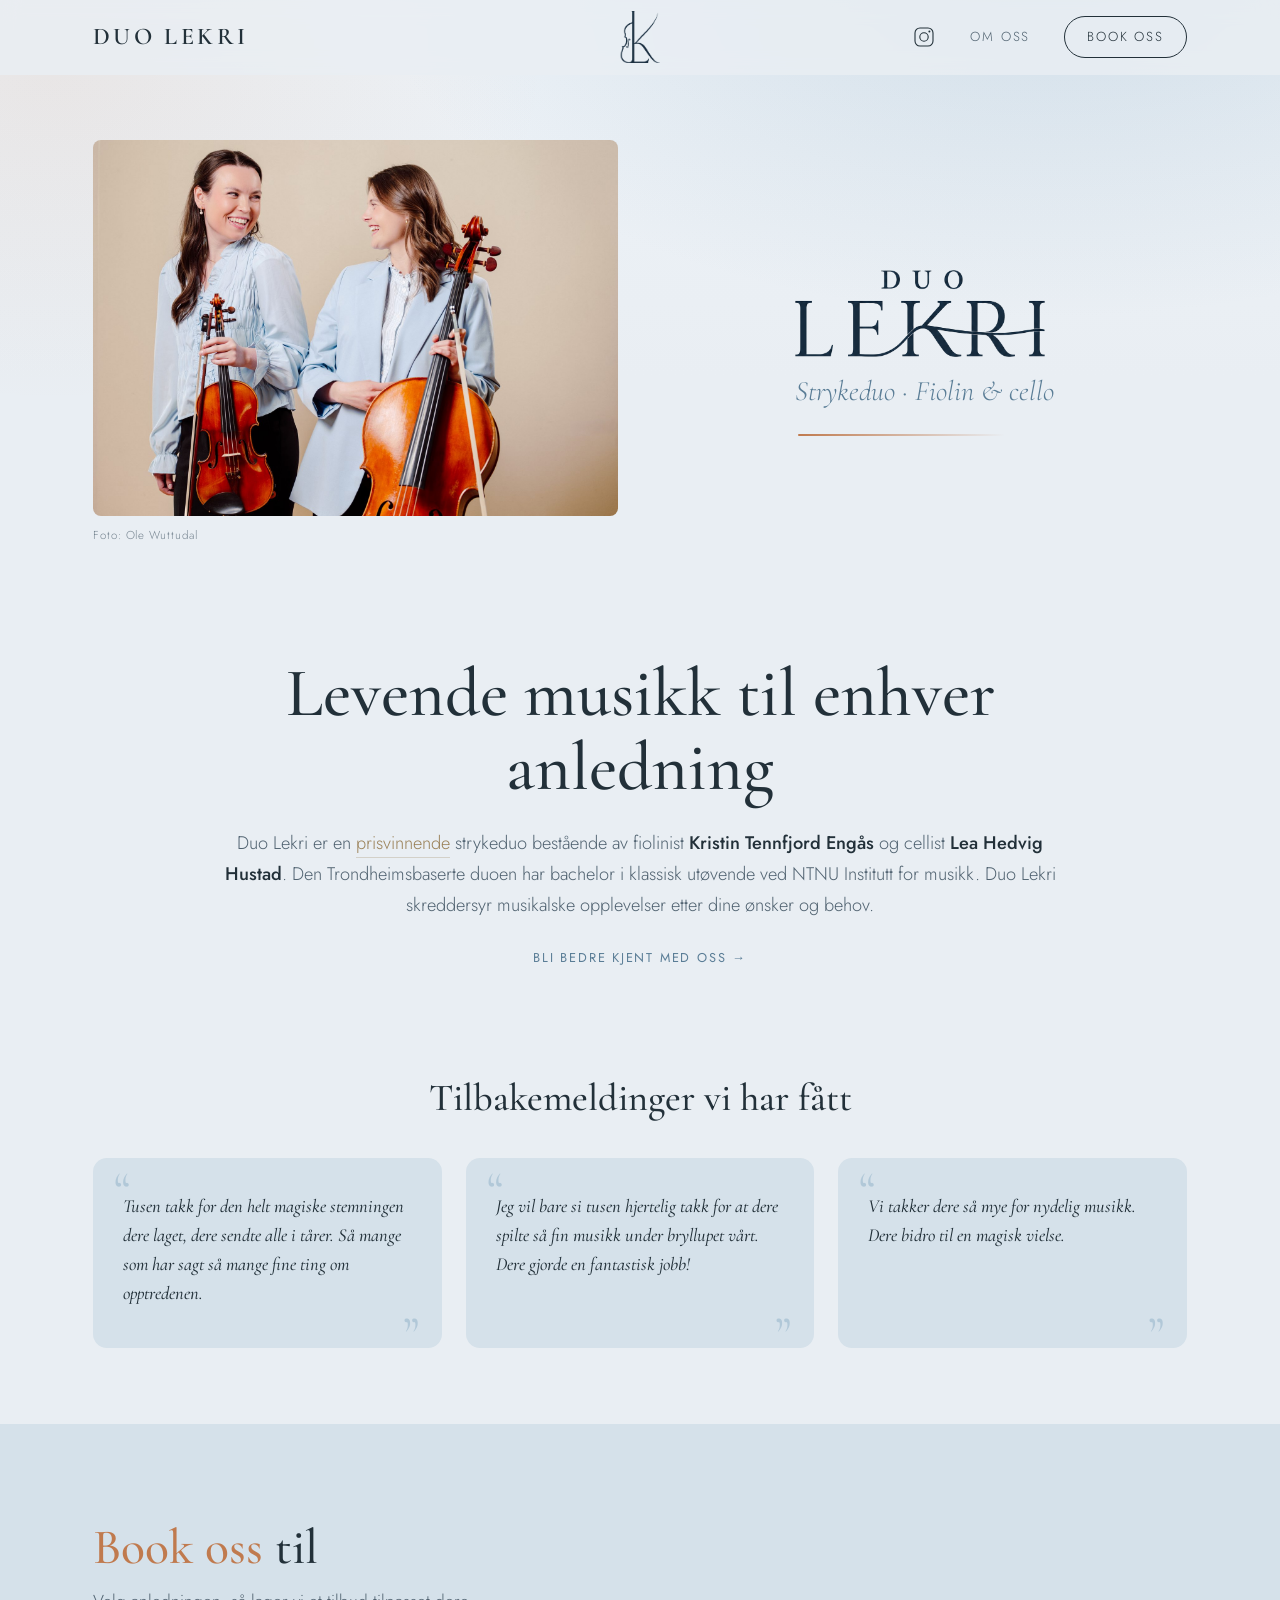
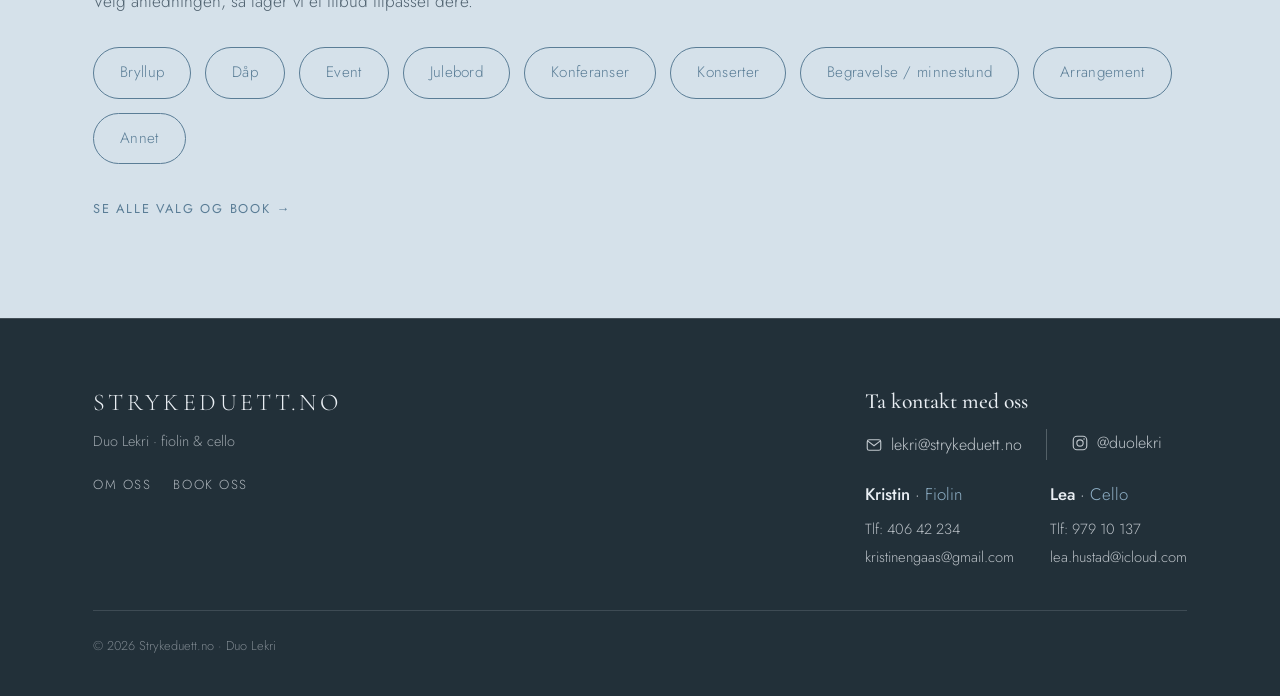
==== commit 3f777191: "små utseende endringer" ====
--- a/index.html
+++ b/index.html
@@ -26,6 +26,7 @@
   "image": "https://strykeduett.no/delingsbilde.jpg",
   "logo": "https://strykeduett.no/Logo/monogram.png",
   "email": "lekri@strykeduett.no",
+  "sameAs": ["https://www.instagram.com/duolekri/"],
   "description": "Prisvinnende strykeduo med fiolin og cello, med base i Trondheim. Vinner av NTNU Kammerpris 2026. Spiller til bryllup, dåp, seremoni, konsert og arrangement.",
   "genre": ["Klassisk musikk", "Kammermusikk"],
   "award": "NTNU Kammerpris 2026",
@@ -41,7 +42,7 @@
 <link rel="preconnect" href="https://fonts.googleapis.com" />
 <link rel="preconnect" href="https://fonts.gstatic.com" crossorigin />
 <link href="https://fonts.googleapis.com/css2?family=Cormorant+Garamond:ital,wght@0,300..700;1,300..700&family=Jost:wght@300;400;500&display=swap" rel="stylesheet" />
-<link rel="stylesheet" href="stil.css" />
+<link rel="stylesheet" href="stil.css?v=12" />
 <meta name="theme-color" content="#eaeff4" />
 <link rel="icon" href="/favicon.ico" sizes="any" />
 <link rel="icon" type="image/png" sizes="48x48" href="/favicon-48.png" />
@@ -100,7 +101,7 @@
     <h2 class="sitat-head">Tilbakemeldinger vi har fått</h2>
     <div class="sitat-grid">
       <blockquote class="sitat">
-        <p>Tusen tusen takk for helt magisk stemning dere laget, dere sendte alle i tårer. Så mange som har sagt så mange fine ting om opptredenen.</p>
+        <p>Tusen takk for den helt magiske stemningen dere laget, dere sendte alle i tårer. Så mange som har sagt så mange fine ting om opptredenen.</p>
       </blockquote>
       <blockquote class="sitat">
         <p>Jeg vil bare si tusen hjertelig takk for at dere spilte så fin musikk under bryllupet vårt. Dere gjorde en fantastisk jobb!</p>
@@ -135,6 +136,6 @@
 
 <!-- Footer bygges automatisk av felles.js -->
 <div id="site-footer"></div>
-<script src="felles.js"></script>
+<script src="felles.js?v=3"></script>
 </body>
 </html>
--- a/stil.css
+++ b/stil.css
@@ -765,3 +765,159 @@
   color:#9a8158;border-bottom:1px solid rgba(154,129,88,.28);
 }
 .pris-lenke:hover{opacity:1;color:#86704a;border-color:rgba(154,129,88,.6);}
+
+/* Maconchy-boksen: bare monogrammet, samme størrelse som toppvideoen */
+.video-fasade.med-logo .fasade-logoer .fasade-logo{height:68%;}
+
+/* Juryens begrunnelse som vanlig avsnitt, ikke egen boks */
+.jury-sitat{background:none;border-left:none;border-radius:0;padding:0;max-width:860px;}
+.jury-sitat > p:not(.eyebrow):not(.jury-navn){
+  font-family:'Jost',sans-serif;font-style:normal;font-weight:300;
+  font-size:1.05rem;line-height:1.75;color:var(--ink-soft);
+}
+.jury-sitat .jury-navn{margin-top:14px;}
+
+/* ===== Instagram ===== */
+/* Menyen: lite ikon til venstre for «Om oss» */
+.nav-links a.nav-insta{display:inline-flex;align-items:center;gap:10px;color:var(--ink-soft);}
+.nav-links a.nav-insta:hover{color:var(--ink);}
+.nav-insta svg{width:19px;height:19px;display:block;}
+.nav-insta-tekst{display:none;}
+/* Bunnteksten */
+.foot-insta{margin:-8px 0 22px;}
+.foot-insta a{display:inline-flex;align-items:center;gap:8px;color:rgba(233,238,243,.8);transition:color .2s;}
+.foot-insta a:hover{color:var(--cream);}
+.foot-insta svg{width:18px;height:18px;}
+/* Book oss */
+.insta-linje{margin-top:10px;}
+.insta-linje a{display:inline-flex;align-items:center;gap:8px;color:var(--blue-deep);border-bottom:none !important;}
+.insta-linje a:hover{color:var(--ink);}
+.insta-linje svg{width:17px;height:17px;}
+@media(max-width:900px){
+  /* I mobilmenyen: egen rad med ikon og tekst, før «Book oss» */
+  .nav-links a.nav-insta{order:1;}
+  .nav-links a.cta{order:2;}
+  .nav-insta-tekst{display:inline;}
+  .hero-epost .insta-linje{margin-top:10px;}
+}
+
+/* Bunnteksten: e-post og Instagram på samme linje */
+.foot-mail-rad{display:flex;flex-wrap:wrap;align-items:center;gap:10px 28px;}
+.foot-mail-rad .foot-insta{margin:0;}
+.foot-mail-rad .foot-insta a{border-bottom:none;padding-bottom:0;}
+
+/* E-post og Instagram tydelig adskilt: hvert sitt ikon, tynn loddrett strek mellom */
+.foot-mail-rad{gap:10px 0;}
+.foot-mail-rad .foot-epost{
+  display:inline-flex;align-items:center;gap:8px;border-bottom:none;padding-bottom:0;
+  color:rgba(233,238,243,.8);transition:color .2s;
+}
+.foot-mail-rad .foot-epost:hover{color:var(--cream);}
+.foot-mail-rad .foot-epost svg{width:18px;height:18px;}
+.foot-mail-rad .foot-insta{padding-left:24px;margin-left:24px;border-left:1px solid rgba(233,238,243,.25);}
+@media(max-width:900px){
+  .foot-mail-rad{flex-direction:column;align-items:flex-start;}
+  .foot-mail-rad .foot-insta{padding-left:0;margin-left:0;border-left:none;}
+}
+
+/* Instagram-ikonet i menyen: større og litt mørkere */
+.nav-insta svg{width:24px;height:24px;}
+.nav-links a.nav-insta{color:var(--ink);}
+.nav-links a.nav-insta:hover{color:var(--accent-deep);}
+@media(max-width:900px){ .nav-insta svg{width:21px;height:21px;} }
+
+/* Monogrammet i midten bitte litt større, Instagram-ikonet i menyen med tynnere streker */
+.nav-logo img{height:52px;}
+.nav-insta svg{stroke-width:1.1;}
+@media(max-width:900px){ .nav-logo img{height:44px;} }
+
+/* ===== KUN MOBIL ===== */
+.sitat-prikker{display:none;}
+@media(max-width:900px){
+  /* Om oss, prisseksjonen: tekst → bilde → video */
+  .pris-venstre{display:contents;}
+  .pris-topp .section-head{order:0;}
+  .pris-topp .pris-bilde{order:1;}
+  .pris-topp .pris-video{order:2;margin-top:4px;max-width:none;}
+
+  /* Tilbakemeldinger: bla bortover */
+  .sitat-grid{
+    display:flex;gap:14px;overflow-x:auto;scroll-snap-type:x mandatory;
+    margin:0 -20px;padding:4px 20px 6px;scroll-padding:0 20px;
+    scrollbar-width:none;-webkit-overflow-scrolling:touch;
+  }
+  .sitat-grid::-webkit-scrollbar{display:none;}
+  .sitat{flex:0 0 84%;scroll-snap-align:center;}
+  .sitat:hover{transform:none;box-shadow:none;}
+  .sitat-prikker{display:flex;justify-content:center;gap:9px;margin-top:16px;}
+  .sitat-prikker button{
+    width:8px;height:8px;border-radius:50%;border:0;padding:0;cursor:pointer;
+    background:rgba(90,125,150,.3);transition:background .25s,transform .25s;
+  }
+  .sitat-prikker button.aktiv{background:var(--blue-deep);transform:scale(1.25);}
+}
+
+@media(max-width:900px){
+  /* Mobilmenyen: Instagram som lite ikon under «Book oss», ikke egen rad */
+  .nav-links a.nav-insta{
+    order:3;width:auto;align-self:center;margin:2px auto 4px;padding:10px;
+    border-bottom:none;background:none;color:var(--ink-soft);
+  }
+  .nav-links a.nav-insta:hover{background:none;color:var(--ink);}
+  .nav-links a.nav-insta .nav-insta-tekst{display:none;}
+  .nav-insta svg{width:21px;height:21px;}
+}
+
+/* Instagram på mobil: ved siden av menyknappen, ikke inne i menyen */
+.nav-insta-mobil{display:none;}
+@media(max-width:900px){
+  .nav-links a.nav-insta{display:none;}
+  .nav-insta-mobil{
+    display:flex;align-items:center;margin-left:auto;margin-right:14px;padding:6px;
+    color:var(--ink);
+  }
+  .nav-insta-mobil svg{width:22px;height:22px;stroke-width:1.1;}
+}
+
+@media(max-width:900px){
+  /* Tilbakemeldinger: kun sidelengs, ingen vipping opp og ned */
+  .sitat-grid{overflow-y:hidden;overscroll-behavior-x:contain;}
+}
+
+@media(max-width:900px){
+  /* Om oss på mobil: navnene side om side, under teksten */
+  .om-hero .om-navn{order:3;margin:26px 0 0;flex-wrap:nowrap;gap:18px;}
+  .om-hero .om-navn .member{flex:1 1 0;min-width:0;padding-left:12px;}
+  .om-hero .om-navn .member h3{font-size:1.12rem;line-height:1.2;}
+  .om-hero .om-navn .member span{font-size:.66rem;}
+}
+
+@media(max-width:900px){
+  /* Litt mindre luft mellom delene på mobil */
+  section{padding:56px 0;}
+  .page-hero{padding:116px 0 42px;}
+  .om-topp{gap:30px;}
+  .pris-topp{gap:24px;}
+  .jury-blokk,.pris-seksjon > .wrap > .jury-blokk{margin-top:30px;}
+  .profile{margin-bottom:40px;gap:24px;}
+  .sitater-seksjon{padding:48px 0;}
+}
+
+/* ===== Videoboksene (C): knapp + tekst, logoen som svakt vannmerke i bakgrunnen ===== */
+.video-fasade.med-logo .fasade-logoer{
+  position:absolute;inset:0;margin:0;padding:0;height:auto;display:block;pointer-events:none;
+}
+.video-fasade.med-logo .fasade-tekst > .fasade-logo,
+.video-fasade.med-logo .fasade-logoer .fasade-logo{
+  position:absolute;right:-2%;bottom:-14%;height:116%;width:auto;
+  margin:0;padding:0;opacity:.08;z-index:0;pointer-events:none;
+}
+.video-fasade.med-logo .fasade-ord{position:relative;z-index:1;}
+.video-fasade.med-logo .fasade-play{z-index:1;}
+.video-fasade.med-logo .fasade-tekst{padding:0 7%;}
+
+/* Vannmerket: hele monogrammet synlig, til høyre, utenfor teksten */
+.video-fasade.med-logo .fasade-tekst > .fasade-logo,
+.video-fasade.med-logo .fasade-logoer .fasade-logo{right:6%;bottom:9%;height:82%;opacity:.09;}
+.video-fasade.med-logo .fasade-ord{max-width:10.5em;}
+
